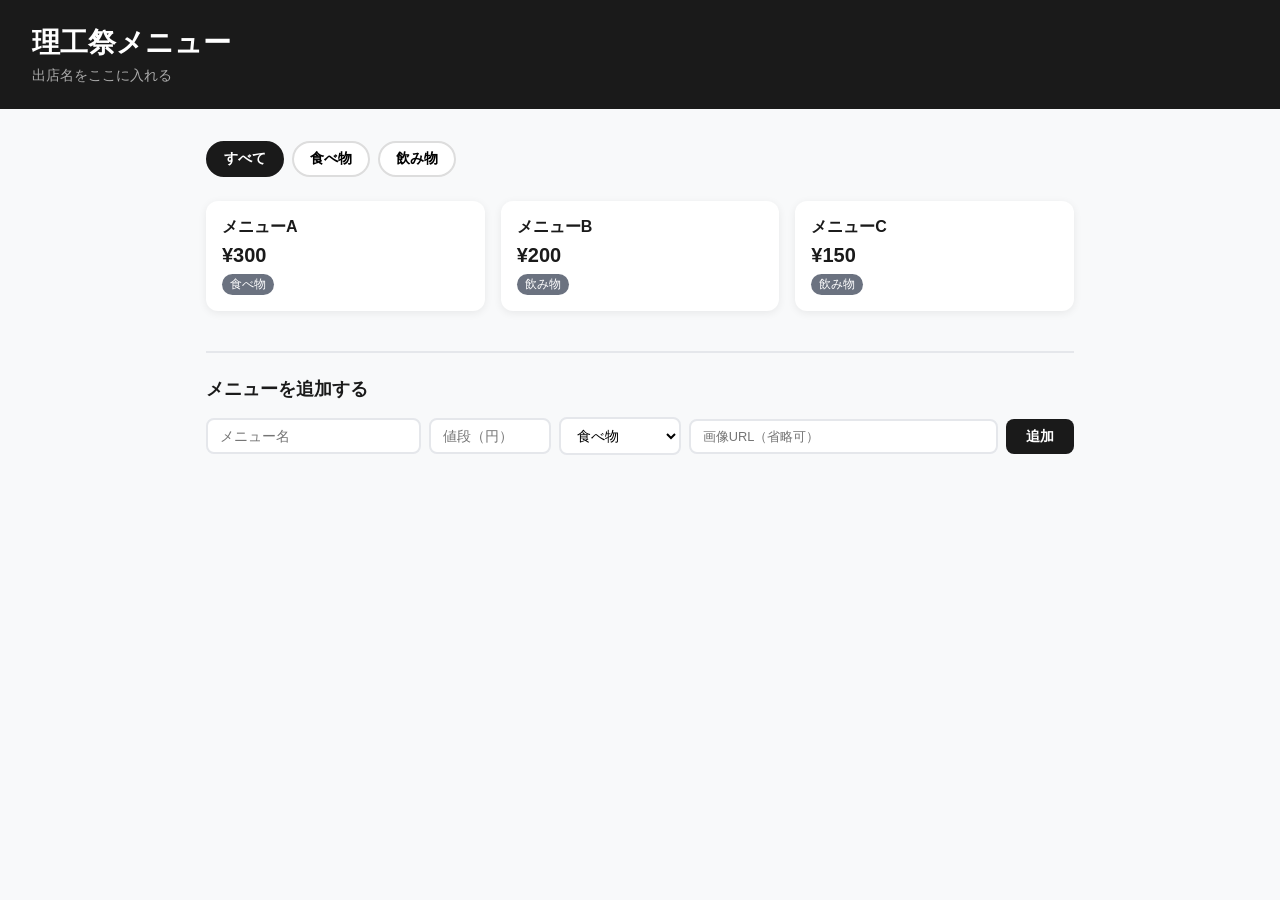
==== index.html @ e26ded43 "first commit" ====
<!DOCTYPE html>
<html lang="ja">
<head>
  <meta charset="UTF-8">
  <meta name="viewport" content="width=device-width, initial-scale=1.0">
  <title>理工祭メニュー</title>
  <link rel="stylesheet" href="style.css">
</head>
<body>

  <header class="site-header">
    <div class="header-inner">
      <h1 class="site-title">理工祭メニュー</h1>
      <p class="site-subtitle">出店名をここに入れる</p>
    </div>
  </header>

  <main class="main">

    <!-- カテゴリフィルタ -->
    <div class="filter-bar">
      <button class="filter-btn active" data-category="all">すべて</button>
      <button class="filter-btn" data-category="食べ物">食べ物</button>
      <button class="filter-btn" data-category="飲み物">飲み物</button>
    </div>

    <!-- メニューカード一覧（JSで生成） -->
    <div class="card-grid" id="cardGrid"></div>

    <!-- メニュー追加フォーム -->
    <section class="add-section">
      <h2 class="add-title">メニューを追加する</h2>
      <div class="add-form">
        <input type="text"   id="inputName"     class="form-input" placeholder="メニュー名">
        <input type="number" id="inputPrice"    class="form-input" placeholder="値段（円）">
        <select id="inputCategory" class="form-input">
          <option value="食べ物">食べ物</option>
          <option value="飲み物">飲み物</option>
        </select>
        <input type="url" id="inputImageUrl" class="form-input url-input" placeholder="画像URL（省略可）">
        <button id="addBtn" class="add-btn">追加</button>
      </div>
    </section>

  </main>

  <script src="script.js"></script>
</body>
</html>
---- style.css ----
/* ===== リセット・ベース ===== */
*, *::before, *::after { box-sizing: border-box; margin: 0; padding: 0; }
body { font-family: 'Helvetica Neue', Arial, sans-serif; background: #f8f9fa; color: #1a1a1a; }

/* ===== ヘッダー ===== */
.site-header {
  background: #1a1a1a;
  color: #fff;
  padding: 1.5rem 2rem;
}
.site-title    { font-size: 1.75rem; font-weight: 800; }
.site-subtitle { font-size: 0.9rem; color: #aaa; margin-top: 0.25rem; }

/* ===== メイン ===== */
.main { max-width: 900px; margin: 0 auto; padding: 2rem 1rem; }

/* ===== フィルタバー ===== */
.filter-bar {
  display: flex;
  gap: 0.5rem;
  margin-bottom: 1.5rem;
  flex-wrap: wrap;
}
.filter-btn {
  padding: 0.4rem 1rem;
  border: 2px solid #ddd;
  border-radius: 9999px;
  background: #fff;
  cursor: pointer;
  font-size: 0.9rem;
  font-weight: 600;
  transition: all 0.2s;
}
.filter-btn.active,
.filter-btn:hover {
  background: #1a1a1a;
  color: #fff;
  border-color: #1a1a1a;
}

/* ===== カードグリッド ===== */
.card-grid {
  display: grid;
  grid-template-columns: repeat(auto-fill, minmax(220px, 1fr));
  gap: 1rem;
  margin-bottom: 2.5rem;
}

/* ===== メニューカード ===== */
.menu-card {
  background: #fff;
  border-radius: 12px;
  overflow: hidden;
  box-shadow: 0 2px 8px rgba(0,0,0,0.07);
  display: flex;
  flex-direction: column;
}
.card-image {
  width: 100%;
  height: 160px;
  overflow: hidden;
  background: #f1f5f9;
  display: flex;
  align-items: center;
  justify-content: center;
}
.card-img {
  width: 100%;
  height: 100%;
  object-fit: cover;
  display: block;
}
.card-img-placeholder {
  font-size: 3.5rem;
  line-height: 1;
}
.card-body {
  padding: 1rem;
  flex: 1;
  display: flex;
  flex-direction: column;
  gap: 0.4rem;
}
.card-name     { font-size: 1rem; font-weight: 700; }
.card-price    { font-size: 1.25rem; font-weight: 800; color: #1a1a1a; }
.card-category {
  font-size: 0.75rem;
  color: #fff;
  background: #6b7280;
  display: inline-block;
  padding: 0.15rem 0.5rem;
  border-radius: 9999px;
  align-self: flex-start;
}
.card-actions  { display: flex; gap: 0.5rem; margin-top: 0.75rem; }

.soldout-btn {
  flex: 1;
  padding: 0.4rem;
  border: 2px solid #e5e7eb;
  border-radius: 8px;
  background: #fff;
  cursor: pointer;
  font-size: 0.8rem;
  font-weight: 700;
  transition: all 0.2s;
}
.soldout-btn:hover { background: #fee2e2; border-color: #ef4444; color: #ef4444; }

.delete-btn {
  padding: 0.4rem 0.6rem;
  border: 2px solid #e5e7eb;
  border-radius: 8px;
  background: #fff;
  cursor: pointer;
  font-size: 0.8rem;
  color: #9ca3af;
  transition: all 0.2s;
}
.delete-btn:hover { background: #f3f4f6; color: #ef4444; border-color: #ef4444; }

/* 完売状態 */
.menu-card.sold-out .card-image { filter: grayscale(1); opacity: 0.5; }
.menu-card.sold-out .card-name  { text-decoration: line-through; color: #9ca3af; }
.menu-card.sold-out .soldout-btn { background: #fee2e2; border-color: #ef4444; color: #ef4444; }

/* ===== 追加フォーム ===== */
.add-section { border-top: 2px solid #e5e7eb; padding-top: 1.5rem; }
.add-title   { font-size: 1.1rem; font-weight: 700; margin-bottom: 1rem; }
.add-form {
  display: flex;
  gap: 0.5rem;
  flex-wrap: wrap;
  align-items: center;
}
.form-input {
  padding: 0.5rem 0.75rem;
  border: 2px solid #e5e7eb;
  border-radius: 8px;
  font-size: 0.9rem;
  background: #fff;
  min-width: 0;
}
.form-input:focus { outline: none; border-color: #1a1a1a; }
#inputName     { flex: 2; min-width: 140px; }
#inputPrice    { flex: 1; min-width: 90px; }
#inputCategory { flex: 1; min-width: 100px; cursor: pointer; }
.url-input     { flex: 3; min-width: 180px; font-size: 0.8rem; color: #6b7280; }
.add-btn {
  padding: 0.5rem 1.25rem;
  background: #1a1a1a;
  color: #fff;
  border: none;
  border-radius: 8px;
  font-weight: 700;
  font-size: 0.9rem;
  cursor: pointer;
  white-space: nowrap;
  transition: opacity 0.2s;
}
.add-btn:hover { opacity: 0.75; }
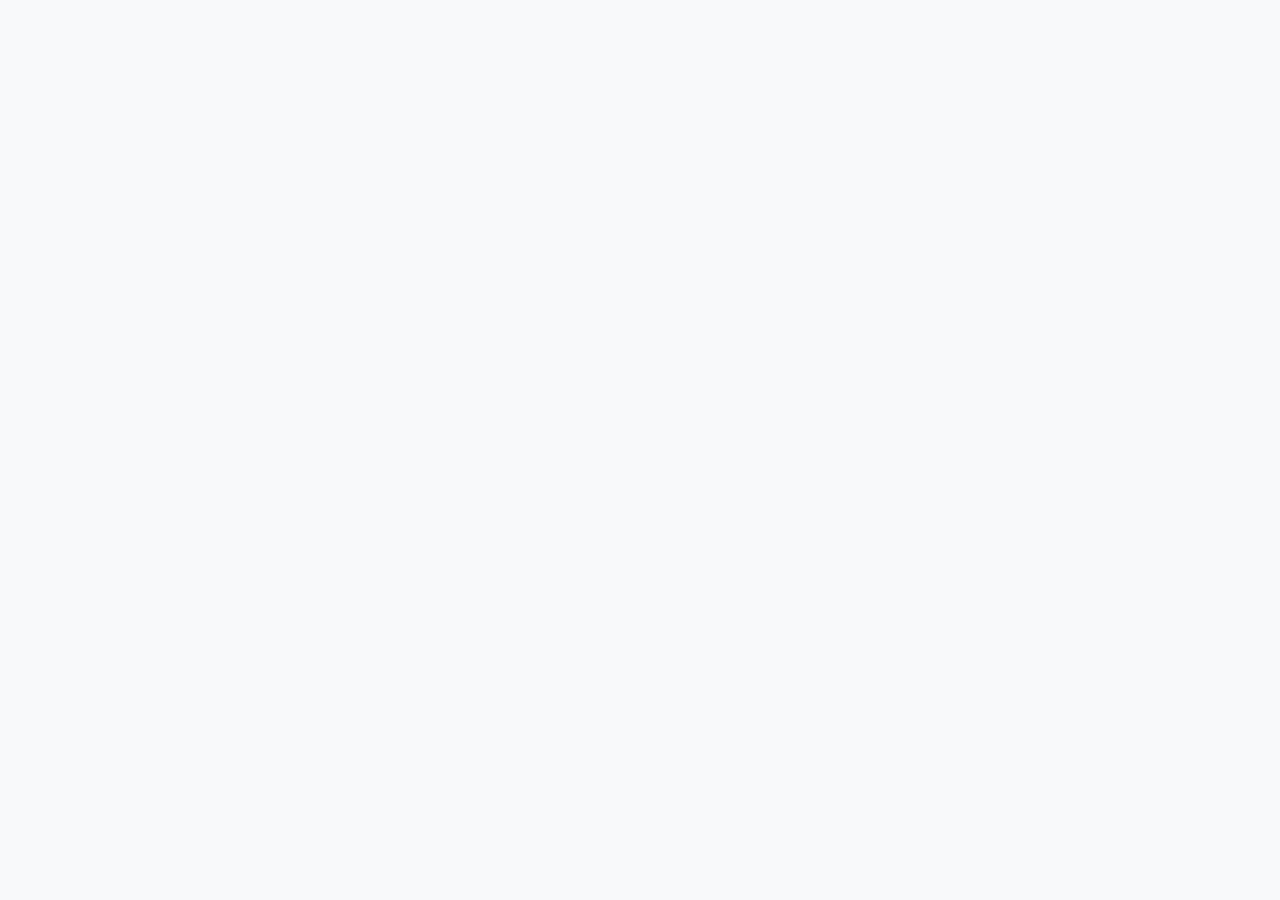
==== commit 8f7f2083: "set: すべてのファイルを初期化" ====
--- a/index.html
+++ b/index.html
@@ -8,42 +8,6 @@
 </head>
 <body>
 
-  <header class="site-header">
-    <div class="header-inner">
-      <h1 class="site-title">理工祭メニュー</h1>
-      <p class="site-subtitle">出店名をここに入れる</p>
-    </div>
-  </header>
-
-  <main class="main">
-
-    <!-- カテゴリフィルタ -->
-    <div class="filter-bar">
-      <button class="filter-btn active" data-category="all">すべて</button>
-      <button class="filter-btn" data-category="食べ物">食べ物</button>
-      <button class="filter-btn" data-category="飲み物">飲み物</button>
-    </div>
-
-    <!-- メニューカード一覧（JSで生成） -->
-    <div class="card-grid" id="cardGrid"></div>
-
-    <!-- メニュー追加フォーム -->
-    <section class="add-section">
-      <h2 class="add-title">メニューを追加する</h2>
-      <div class="add-form">
-        <input type="text"   id="inputName"     class="form-input" placeholder="メニュー名">
-        <input type="number" id="inputPrice"    class="form-input" placeholder="値段（円）">
-        <select id="inputCategory" class="form-input">
-          <option value="食べ物">食べ物</option>
-          <option value="飲み物">飲み物</option>
-        </select>
-        <input type="url" id="inputImageUrl" class="form-input url-input" placeholder="画像URL（省略可）">
-        <button id="addBtn" class="add-btn">追加</button>
-      </div>
-    </section>
-
-  </main>
-
   <script src="script.js"></script>
 </body>
 </html>
--- a/style.css
+++ b/style.css
@@ -2,160 +2,3 @@
 *, *::before, *::after { box-sizing: border-box; margin: 0; padding: 0; }
 body { font-family: 'Helvetica Neue', Arial, sans-serif; background: #f8f9fa; color: #1a1a1a; }
 
-/* ===== ヘッダー ===== */
-.site-header {
-  background: #1a1a1a;
-  color: #fff;
-  padding: 1.5rem 2rem;
-}
-.site-title    { font-size: 1.75rem; font-weight: 800; }
-.site-subtitle { font-size: 0.9rem; color: #aaa; margin-top: 0.25rem; }
-
-/* ===== メイン ===== */
-.main { max-width: 900px; margin: 0 auto; padding: 2rem 1rem; }
-
-/* ===== フィルタバー ===== */
-.filter-bar {
-  display: flex;
-  gap: 0.5rem;
-  margin-bottom: 1.5rem;
-  flex-wrap: wrap;
-}
-.filter-btn {
-  padding: 0.4rem 1rem;
-  border: 2px solid #ddd;
-  border-radius: 9999px;
-  background: #fff;
-  cursor: pointer;
-  font-size: 0.9rem;
-  font-weight: 600;
-  transition: all 0.2s;
-}
-.filter-btn.active,
-.filter-btn:hover {
-  background: #1a1a1a;
-  color: #fff;
-  border-color: #1a1a1a;
-}
-
-/* ===== カードグリッド ===== */
-.card-grid {
-  display: grid;
-  grid-template-columns: repeat(auto-fill, minmax(220px, 1fr));
-  gap: 1rem;
-  margin-bottom: 2.5rem;
-}
-
-/* ===== メニューカード ===== */
-.menu-card {
-  background: #fff;
-  border-radius: 12px;
-  overflow: hidden;
-  box-shadow: 0 2px 8px rgba(0,0,0,0.07);
-  display: flex;
-  flex-direction: column;
-}
-.card-image {
-  width: 100%;
-  height: 160px;
-  overflow: hidden;
-  background: #f1f5f9;
-  display: flex;
-  align-items: center;
-  justify-content: center;
-}
-.card-img {
-  width: 100%;
-  height: 100%;
-  object-fit: cover;
-  display: block;
-}
-.card-img-placeholder {
-  font-size: 3.5rem;
-  line-height: 1;
-}
-.card-body {
-  padding: 1rem;
-  flex: 1;
-  display: flex;
-  flex-direction: column;
-  gap: 0.4rem;
-}
-.card-name     { font-size: 1rem; font-weight: 700; }
-.card-price    { font-size: 1.25rem; font-weight: 800; color: #1a1a1a; }
-.card-category {
-  font-size: 0.75rem;
-  color: #fff;
-  background: #6b7280;
-  display: inline-block;
-  padding: 0.15rem 0.5rem;
-  border-radius: 9999px;
-  align-self: flex-start;
-}
-.card-actions  { display: flex; gap: 0.5rem; margin-top: 0.75rem; }
-
-.soldout-btn {
-  flex: 1;
-  padding: 0.4rem;
-  border: 2px solid #e5e7eb;
-  border-radius: 8px;
-  background: #fff;
-  cursor: pointer;
-  font-size: 0.8rem;
-  font-weight: 700;
-  transition: all 0.2s;
-}
-.soldout-btn:hover { background: #fee2e2; border-color: #ef4444; color: #ef4444; }
-
-.delete-btn {
-  padding: 0.4rem 0.6rem;
-  border: 2px solid #e5e7eb;
-  border-radius: 8px;
-  background: #fff;
-  cursor: pointer;
-  font-size: 0.8rem;
-  color: #9ca3af;
-  transition: all 0.2s;
-}
-.delete-btn:hover { background: #f3f4f6; color: #ef4444; border-color: #ef4444; }
-
-/* 完売状態 */
-.menu-card.sold-out .card-image { filter: grayscale(1); opacity: 0.5; }
-.menu-card.sold-out .card-name  { text-decoration: line-through; color: #9ca3af; }
-.menu-card.sold-out .soldout-btn { background: #fee2e2; border-color: #ef4444; color: #ef4444; }
-
-/* ===== 追加フォーム ===== */
-.add-section { border-top: 2px solid #e5e7eb; padding-top: 1.5rem; }
-.add-title   { font-size: 1.1rem; font-weight: 700; margin-bottom: 1rem; }
-.add-form {
-  display: flex;
-  gap: 0.5rem;
-  flex-wrap: wrap;
-  align-items: center;
-}
-.form-input {
-  padding: 0.5rem 0.75rem;
-  border: 2px solid #e5e7eb;
-  border-radius: 8px;
-  font-size: 0.9rem;
-  background: #fff;
-  min-width: 0;
-}
-.form-input:focus { outline: none; border-color: #1a1a1a; }
-#inputName     { flex: 2; min-width: 140px; }
-#inputPrice    { flex: 1; min-width: 90px; }
-#inputCategory { flex: 1; min-width: 100px; cursor: pointer; }
-.url-input     { flex: 3; min-width: 180px; font-size: 0.8rem; color: #6b7280; }
-.add-btn {
-  padding: 0.5rem 1.25rem;
-  background: #1a1a1a;
-  color: #fff;
-  border: none;
-  border-radius: 8px;
-  font-weight: 700;
-  font-size: 0.9rem;
-  cursor: pointer;
-  white-space: nowrap;
-  transition: opacity 0.2s;
-}
-.add-btn:hover { opacity: 0.75; }
